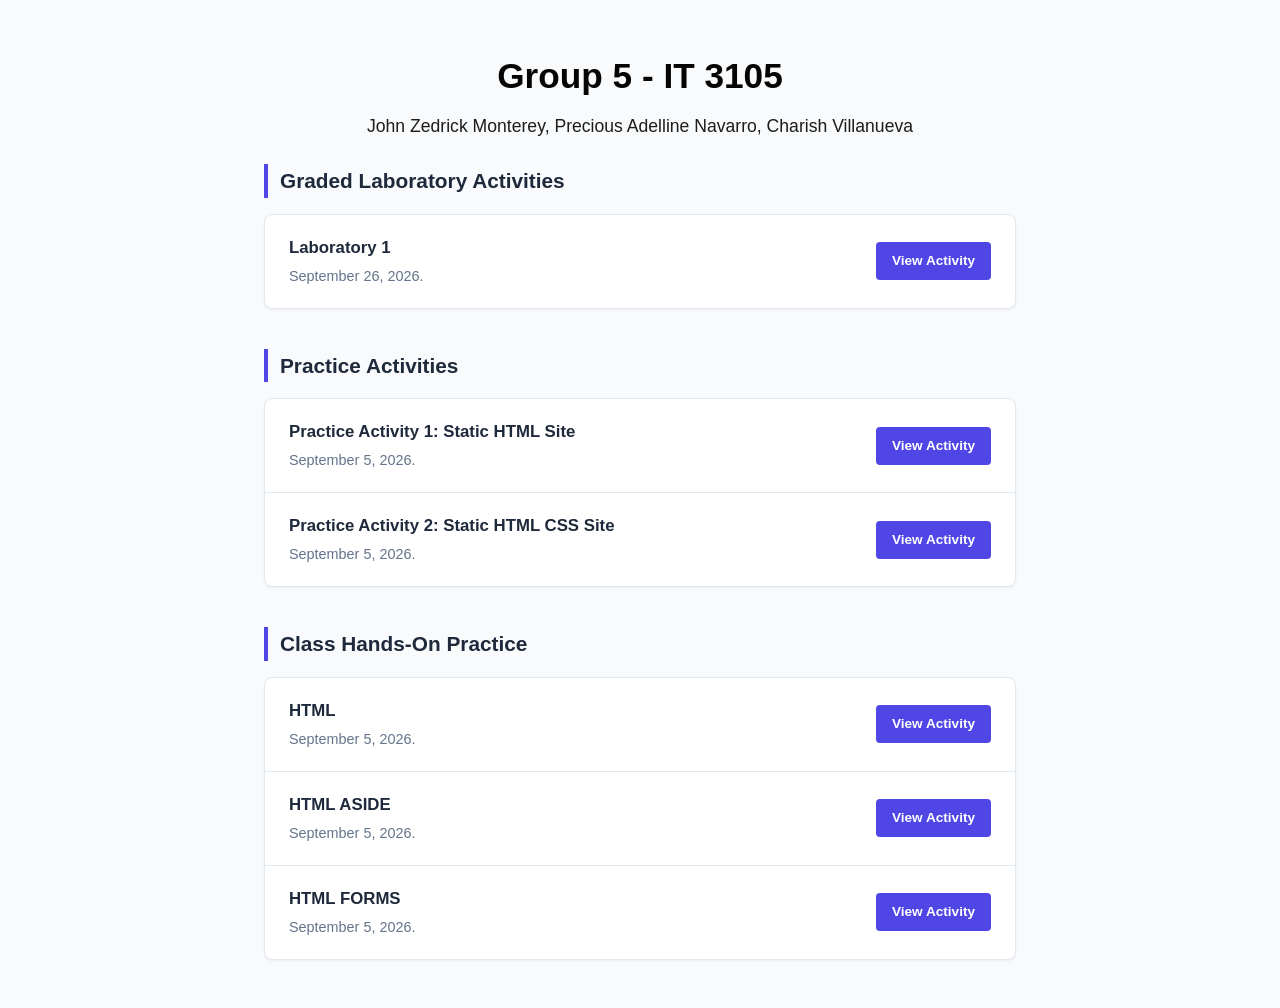
==== Laboratory Activities/index.html @ ad953d6c "sec commit" ====
<!DOCTYPE html>
<html lang="en">
<head>
    <meta charset="UTF-8">
    <meta name="viewport" content="width=device-width, initial-scale=1.0">
    <title>Class Activity Repository</title>
    <link rel="stylesheet" href="style.css">
</head>
<body>

    <!-- Banner Header -->
    <header>
        <h1>Group 5 - IT 3105</h1>
        <p>John Zedrick Monterey, Precious Adelline Navarro, Charish Villanueva</p>
    </header>

    <!-- Main Content Area -->
    <main>
        
        <!-- Section: Current Module -->
        <h2 class="section-title">Graded Laboratory Activities</h2>
        <ul class="activity-list">
            <li>
                <span class="activity-info">
                    <strong>Laboratory 1</strong>
                    <p>September 26, 2026.</p>
                </span>
                <a href="Formal Practice/index.html" class="btn">View Activity</a>
            </li>
        </ul>


        <!-- Section: Current Module -->
        <h2 class="section-title">Practice Activities</h2>
        <ul class="activity-list">
            <li>
                <span class="activity-info">
                    <strong>Practice Activity 1: Static HTML Site</strong>
                    <p>September 5, 2026.</p>
                </span>
                <a href="#" class="btn">View Activity</a>
            </li>
            <li>
                <span class="activity-info">
                    <strong>Practice Activity 2: Static HTML CSS Site</strong>
                    <p>September 5, 2026.</p>
                </span>
                <a href="#" class="btn">View Activity</a>
            </li>
        </ul>

        <!-- Section: Current Module -->
        <h2 class="section-title">Class Hands-On Practice</h2>
        <ul class="activity-list">
            <li>
                <span class="activity-info">
                    <strong>HTML</strong>
                    <p>September 5, 2026.</p>
                </span>
                <a href="WEBSYSTEM/practice 1 html.html" class="btn">View Activity</a>
            </li>

            <li>
                <span class="activity-info">
                    <strong>HTML ASIDE</strong>
                    <p>September 5, 2026.</p>
                </span>
                <a href="WEBSYSTEM/practice 1 html aside.html" class="btn">View Activity</a>
            </li>

            <li>
                <span class="activity-info">
                    <strong>HTML FORMS</strong>
                    <p>September 5, 2026.</p>
                </span>
                <a href="WEBSYSTEM/Practice Activity HTML Forms.html" class="btn">View Activity</a>
            </li>
        </ul>

    


    </main>

</body>
</html>
---- Laboratory Activities/style.css ----
:root {
    --primary: #4f46e5;
    --primary-dark: #4338ca;
    --bg-color: #f8fafc;
    --card-bg: #ffffff;
    --text-main: #1e293b;
    --text-muted: #64748b;
    --border-color: #e2e8f0;
}

* {
    margin: 0;
    padding: 0;
    box-sizing: border-box;
    font-family: 'Segoe UI', Tahoma, Geneva, Verdana, sans-serif;
}

body {
    background-color: var(--bg-color);
    color: var(--text-main);
    line-height: 1.6;
}

/* Banner Header */
header {
    color: rgb(5, 5, 5);
    padding: 3rem 2rem;
    text-align: center;
}

header h1 {
    font-size: 2.2rem;
    margin-bottom: 0.5rem;
}

header p {
    font-size: 1.1rem;
    opacity: 0.9;
    max-width: 600px;
    margin: 0 auto;
}

/* Main Container */
main {
    max-width: 800px;
    margin: -1.5rem auto 3rem auto;
    padding: 0 1.5rem;
}

/* Section Styling */
.section-title {
    font-size: 1.3rem;
    margin-bottom: 1rem;
    color: var(--text-main);
    border-left: 4px solid var(--primary);
    padding-left: 0.75rem;
}

/* Simple List Styling */
.activity-list {
    list-style: none;
    background: var(--card-bg);
    border: 1px solid var(--border-color);
    border-radius: 8px;
    box-shadow: 0 1px 3px 0 rgba(0, 0, 0, 0.05);
    margin-bottom: 2.5rem;
    overflow: hidden;
}

.activity-list li {
    display: flex;
    justify-content: space-between;
    align-items: center;
    padding: 1.25rem 1.5rem;
    border-bottom: 1px solid var(--border-color);
    gap: 1rem;
}

.activity-list li:last-child {
    border-bottom: none;
}

.activity-info strong {
    display: block;
    font-size: 1.05rem;
    color: var(--text-main);
    margin-bottom: 0.2rem;
}

.activity-info p {
    color: var(--text-muted);
    font-size: 0.9rem;
}

/* Buttons */
.btn {
    display: inline-block;
    background-color: var(--primary);
    color: white;
    padding: 0.5rem 1rem;
    border-radius: 4px;
    text-decoration: none;
    font-size: 0.85rem;
    font-weight: 600;
    white-space: nowrap;
    transition: background-color 0.2s;
}

.btn:hover {
    background-color: var(--primary-dark);
}

.btn.secondary {
    background-color: #e2e8f0;
    color: var(--text-main);
}

.btn.secondary:hover {
    background-color: #cbd5e1;
}

/* Footer */
footer {
    text-align: center;
    padding: 2rem;
    color: var(--text-muted);
    font-size: 0.85rem;
    border-top: 1px solid var(--border-color);
    background: white;
}
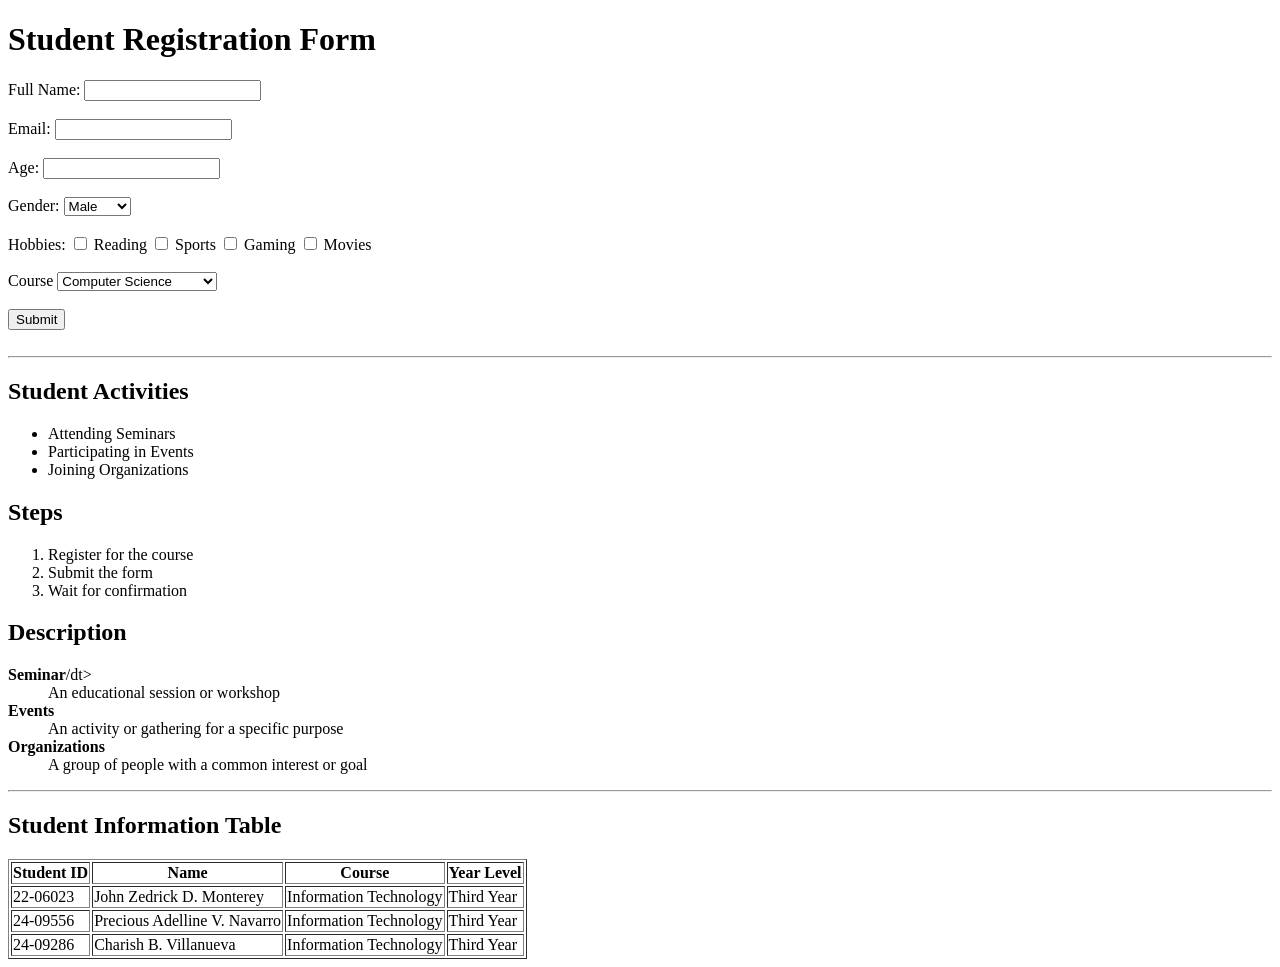
==== commit d309d822: "first commit" ====
--- a/Laboratory Activities/index.html
+++ b/Laboratory Activities/index.html
@@ -1,86 +1,110 @@
 <!DOCTYPE html>
-<html lang="en">
-<head>
-    <meta charset="UTF-8">
-    <meta name="viewport" content="width=device-width, initial-scale=1.0">
-    <title>Class Activity Repository</title>
-    <link rel="stylesheet" href="style.css">
-</head>
-<body>
+<html>
+    <head>
+        <title>Student Registration Form</title>
+    </head>
 
-    <!-- Banner Header -->
-    <header>
-        <h1>Group 5 - IT 3105</h1>
-        <p>John Zedrick Monterey, Precious Adelline Navarro, Charish Villanueva</p>
-    </header>
+    <body>
+        <h1>Student Registration Form</h1>
+        <form>
+            <label for="name">Full Name:</label>
+            <input type="text" id="name" name="name" required>
+            <br><br>
 
-    <!-- Main Content Area -->
-    <main>
-        
-        <!-- Section: Current Module -->
-        <h2 class="section-title">Graded Laboratory Activities</h2>
-        <ul class="activity-list">
-            <li>
-                <span class="activity-info">
-                    <strong>Laboratory 1</strong>
-                    <p>September 26, 2026.</p>
-                </span>
-                <a href="Formal Practice/index.html" class="btn">View Activity</a>
-            </li>
+            <label for="email">Email:</label>
+            <input type="email" id="email" name="email" required>
+            <br><br>
+
+            <label for="age">Age:</label>
+            <input type="number" id="age" name="age" min="0">
+            <br><br>
+
+            <label for="gender">Gender:</label>
+            <select id="gender" name="gender">
+                <option value="male">Male</option>
+                <option value="female">Female</option>
+                <option value="other">Other</option>
+            </select>
+            <br><br>
+
+            <label for="hobbies">Hobbies:</label>
+            <input type="checkbox" id="hobbies" name="hobbies" value="reading">
+            <label for="hobbies">Reading</label>
+            <input type="checkbox" id="hobbies" name="hobbies" value="sports">
+            <label for="hobbies">Sports</label>
+            <input type="checkbox" id="hobbies" name="hobbies" value="gaming">
+            <label for="hobbies">Gaming</label>
+            <input type="checkbox" id="hobbies" name="hobbies" value="movies">
+            <label for="hobbies">Movies</label>
+            <br><br>
+
+            <dropdown>Course</dropdown>
+            <select id="course" name="course">
+                <option value="cs">Computer Science</option>
+                <option value="it">Information Technology</option>
+            </select>    
+            <br><br>
+
+            <button type="submit">Submit</button>
+            <br><br>
+        </form>
+
+        <hr>
+
+        <h2>Student Activities</h2>
+        <ul>
+            <li>Attending Seminars</li>
+            <li>Participating in Events</li>
+            <li>Joining Organizations</li>
         </ul>
 
+        <h2>Steps</h2>
+        <ol>
+            <li>Register for the course</li>
+            <li>Submit the form</li>
+            <li>Wait for confirmation</li>
+        </ol>
 
-        <!-- Section: Current Module -->
-        <h2 class="section-title">Practice Activities</h2>
-        <ul class="activity-list">
-            <li>
-                <span class="activity-info">
-                    <strong>Practice Activity 1: Static HTML Site</strong>
-                    <p>September 5, 2026.</p>
-                </span>
-                <a href="#" class="btn">View Activity</a>
-            </li>
-            <li>
-                <span class="activity-info">
-                    <strong>Practice Activity 2: Static HTML CSS Site</strong>
-                    <p>September 5, 2026.</p>
-                </span>
-                <a href="#" class="btn">View Activity</a>
-            </li>
-        </ul>
+        <h2>Description</h2>
+        <dl>
+            <dt><b>Seminar</b>/dt>
+            <dd>An educational session or workshop</dd>
+            <dt><b>Events</b></dt>
+            <dd>An activity or gathering for a specific purpose</dd>
+            <dt><b>Organizations</b></dt>
+            <dd>A group of people with a common interest or goal</dd>
+        </dl>
 
-        <!-- Section: Current Module -->
-        <h2 class="section-title">Class Hands-On Practice</h2>
-        <ul class="activity-list">
-            <li>
-                <span class="activity-info">
-                    <strong>HTML</strong>
-                    <p>September 5, 2026.</p>
-                </span>
-                <a href="WEBSYSTEM/practice 1 html.html" class="btn">View Activity</a>
-            </li>
+        <hr>
 
-            <li>
-                <span class="activity-info">
-                    <strong>HTML ASIDE</strong>
-                    <p>September 5, 2026.</p>
-                </span>
-                <a href="WEBSYSTEM/practice 1 html aside.html" class="btn">View Activity</a>
-            </li>
+        <h2>Student Information Table</h2>
+        <table border="1">
+            <tr>
+                <th>Student ID</th>
+                <th>Name</th>
+                <th>Course</th>
+                <th>Year Level</th>
+            </tr>
+            <tr>
+                <td>22-06023</td>
+                <td>John Zedrick D. Monterey</td>
+                <td>Information Technology</td>
+                <td>Third Year</td>
+            </tr>
 
-            <li>
-                <span class="activity-info">
-                    <strong>HTML FORMS</strong>
-                    <p>September 5, 2026.</p>
-                </span>
-                <a href="WEBSYSTEM/Practice Activity HTML Forms.html" class="btn">View Activity</a>
-            </li>
-        </ul>
+            <tr>
+                <td>24-09556</td>
+                <td>Precious Adelline V. Navarro</td>
+                <td>Information Technology</td>
+                <td>Third Year</td>
+            </tr>
 
-    
-
-
-    </main>
-
-</body>
+            <tr>
+                <td>24-09286</td>
+                <td>Charish B. Villanueva</td>
+                <td>Information Technology</td>
+                <td>Third Year</td>
+            </tr>
+        </table>
+    </body>
 </html>
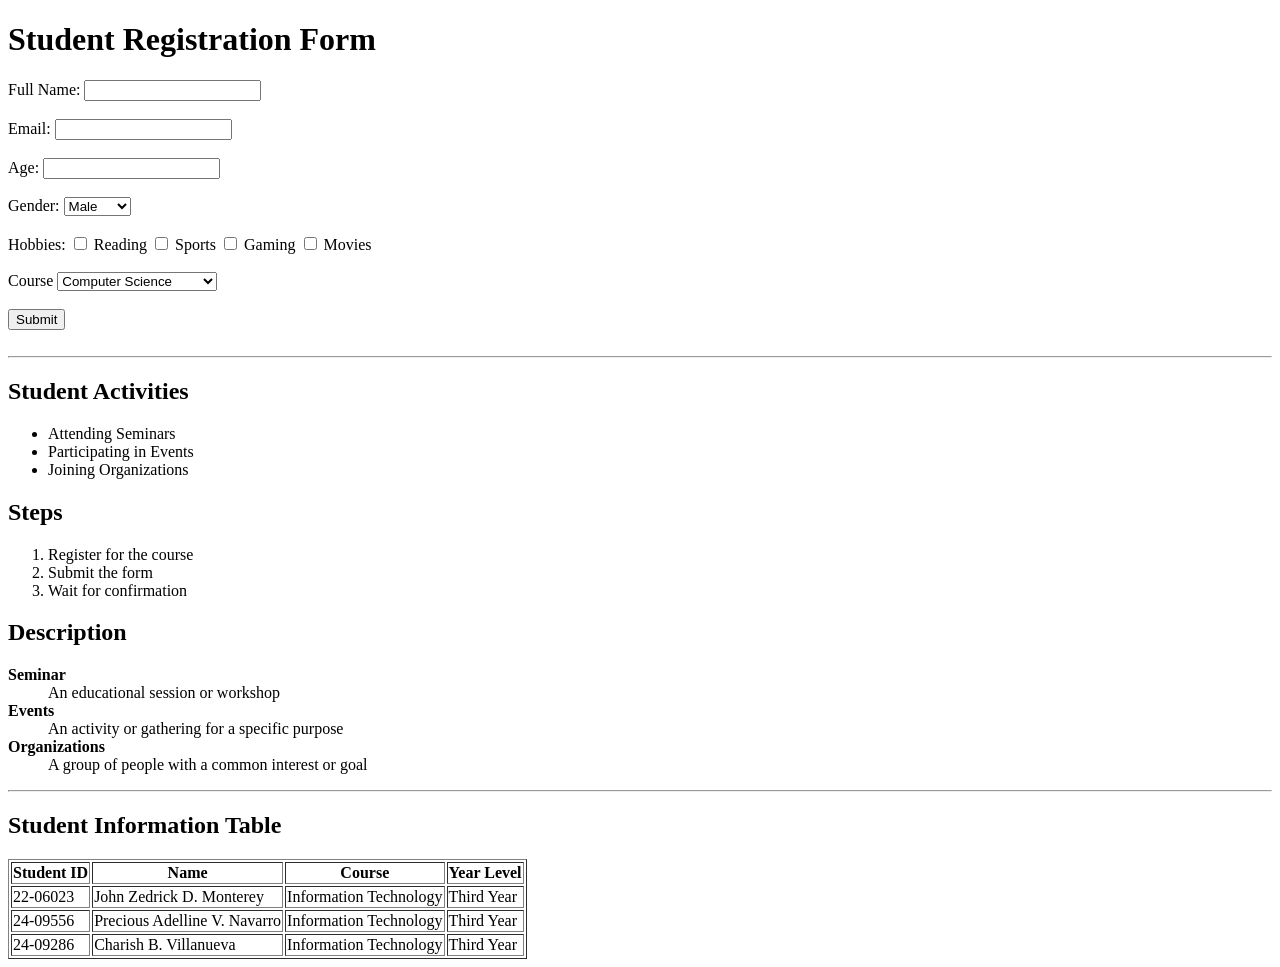
==== commit 75977bb6: "secc commit" ====
--- a/Laboratory Activities/index.html
+++ b/Laboratory Activities/index.html
@@ -67,7 +67,7 @@
 
         <h2>Description</h2>
         <dl>
-            <dt><b>Seminar</b>/dt>
+            <dt><b>Seminar</b></dt>
             <dd>An educational session or workshop</dd>
             <dt><b>Events</b></dt>
             <dd>An activity or gathering for a specific purpose</dd>
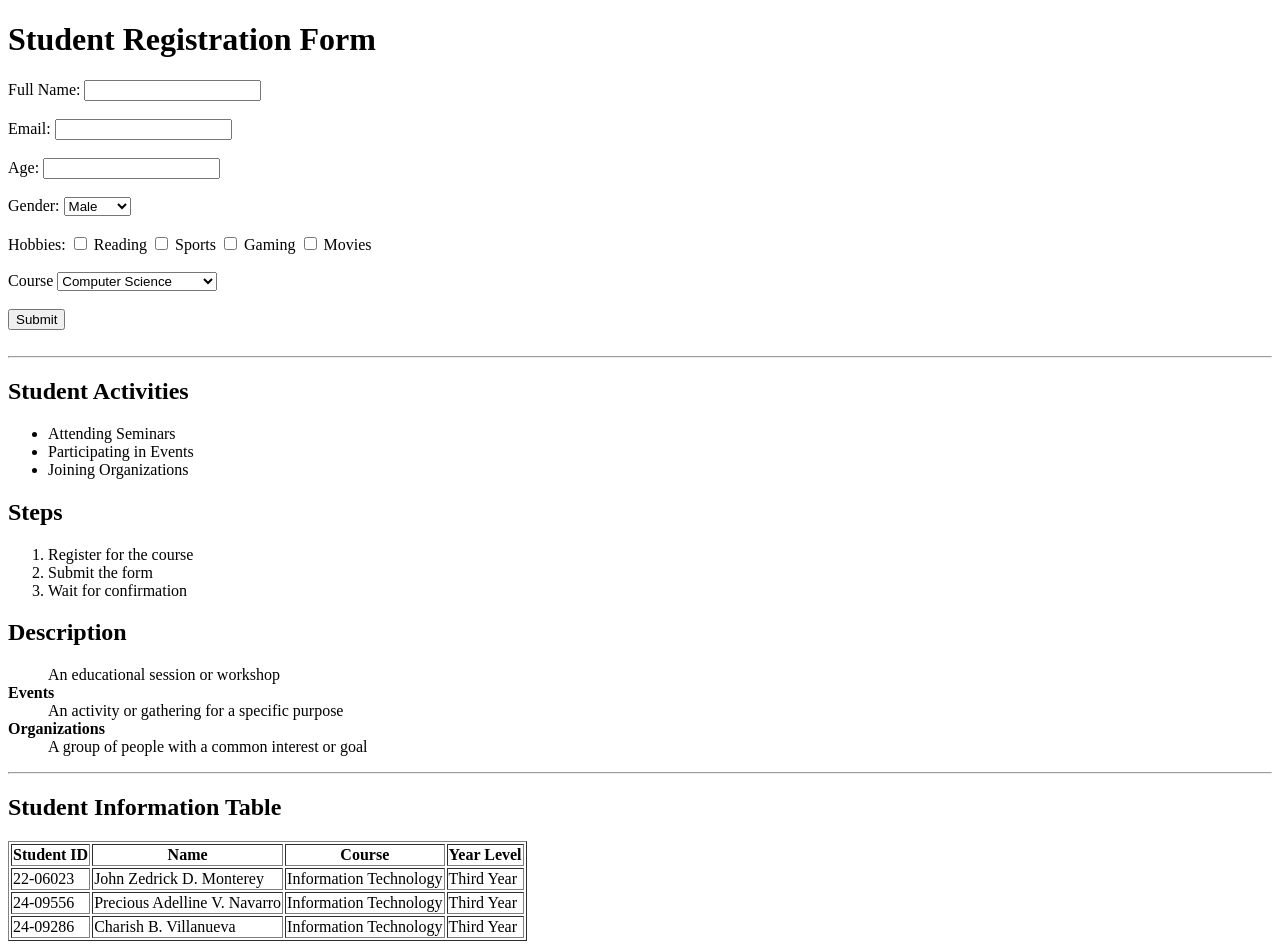
==== commit 2dfa4094: "Initial Commit" ====
--- a/Laboratory Activities/index.html
+++ b/Laboratory Activities/index.html
@@ -67,7 +67,7 @@
 
         <h2>Description</h2>
         <dl>
-            <dt><b>Seminar</b></dt>
+            
             <dd>An educational session or workshop</dd>
             <dt><b>Events</b></dt>
             <dd>An activity or gathering for a specific purpose</dd>
